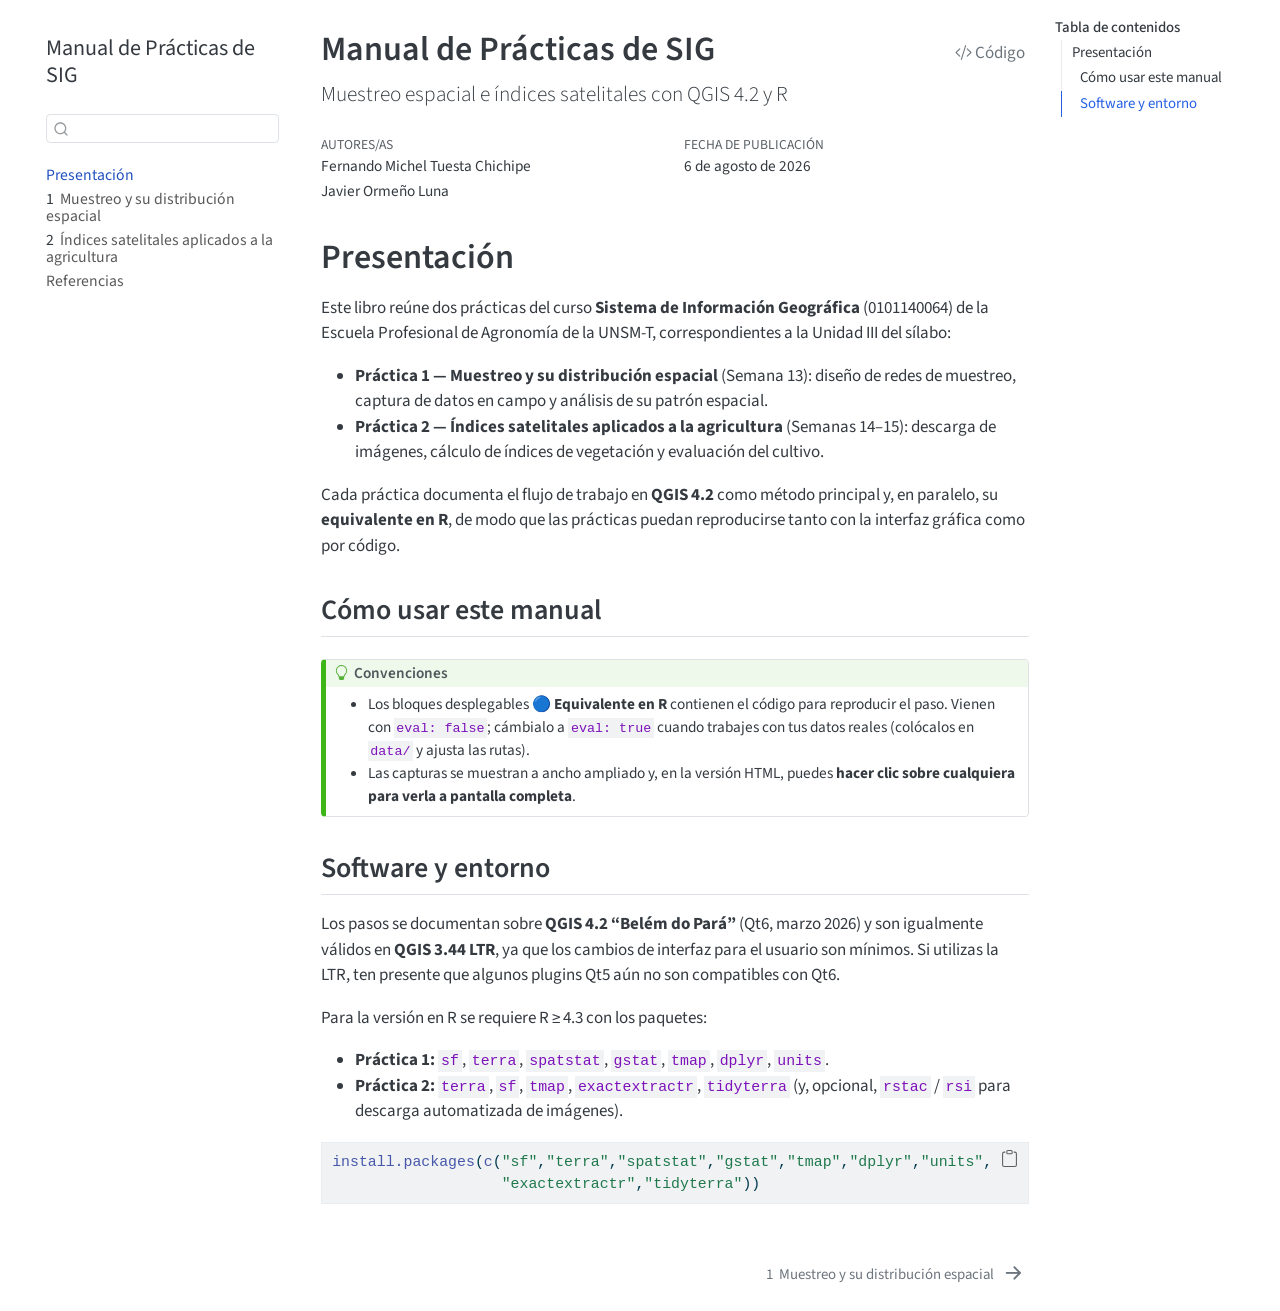
==== _output/index.html @ dfba3870 "Mi libro de QGIS" ====
<!DOCTYPE html>
<html xmlns="http://www.w3.org/1999/xhtml" lang="es" xml:lang="es"><head>

<meta charset="utf-8">
<meta name="generator" content="quarto-1.10.18">

<meta name="viewport" content="width=device-width, initial-scale=1.0, user-scalable=yes">

<meta name="author" content="Fernando Michel Tuesta Chichipe">
<meta name="author" content="Javier Ormeño Luna">

<title>Manual de Prácticas de SIG</title>
<style>
/* Default styles provided by pandoc.
** See https://pandoc.org/MANUAL.html#variables-for-html for config info.
*/
span.smallcaps{font-variant: small-caps;}
div.columns{display: flex; gap: 1.5em;}
div.column{flex: auto;}
@media screen {
div.columns{gap: min(4vw, 1.5em);}
div.column{overflow-x: auto;}
}
div.hanging-indent{margin-left: 1.5em; text-indent: -1.5em;}
ul.task-list{list-style: none;}
ul.task-list li input[type="checkbox"] {
  width: 0.8em;
  margin: 0 0.8em 0.2em -1em; /* quarto-specific, see https://github.com/quarto-dev/quarto-cli/issues/4556 */ 
  vertical-align: middle;
}
/* CSS for syntax highlighting */
html { -webkit-text-size-adjust: 100%; }
pre > code.sourceCode { white-space: pre; position: relative; }
pre > code.sourceCode > span { display: inline-block; line-height: 1.25; }
pre > code.sourceCode > span:empty { height: 1.2em; }
.sourceCode { overflow: visible; }
code.sourceCode > span { color: inherit; text-decoration: inherit; }
div.sourceCode { margin: 1em 0; }
pre.sourceCode { margin: 0; }
@media screen {
div.sourceCode { overflow: auto; }
}
@media print {
pre > code.sourceCode { white-space: pre-wrap; }
pre > code.sourceCode > span { text-indent: -5em; padding-left: 5em; }
}
pre.numberSource code
  { counter-reset: source-line 0; }
pre.numberSource code > span
  { position: relative; left: -4em; counter-increment: source-line; }
pre.numberSource code > span > a:first-child::before
  { content: counter(source-line);
    position: relative; left: -1em; text-align: right; vertical-align: baseline;
    border: none; display: inline-block;
    -webkit-touch-callout: none; -webkit-user-select: none;
    -khtml-user-select: none; -moz-user-select: none;
    -ms-user-select: none; user-select: none;
    padding: 0 4px; width: 4em;
  }
pre.numberSource { margin-left: 3em;  padding-left: 4px; }
div.sourceCode
  {   }
@media screen {
pre > code.sourceCode > span > a:first-child::before { text-decoration: underline; }
}
/* CSS for citations */
div.csl-bib-body { }
div.csl-entry {
  clear: both;
}
.hanging-indent div.csl-entry {
  margin-left:2em;
  text-indent:-2em;
}
div.csl-left-margin {
  min-width:2em;
  float:left;
}
div.csl-right-inline {
  margin-left:2em;
  padding-left:1em;
}
div.csl-indent {
  margin-left: 2em;
}</style>


<script src="site_libs/quarto-nav/quarto-nav.js"></script>
<script src="site_libs/quarto-nav/headroom.min.js"></script>
<script src="site_libs/clipboard/clipboard.min.js"></script>
<script src="site_libs/quarto-search/autocomplete.umd.js"></script>
<script src="site_libs/quarto-search/fuse.min.js"></script>
<script src="site_libs/quarto-search/quarto-search.js"></script>
<meta name="quarto:offset" content="./">
<link href="./manual1-muestreo-distribucion.html" rel="next">
<script src="site_libs/quarto-html/quarto.js" type="module"></script>
<script src="site_libs/quarto-html/tabsets/tabsets.js" type="module"></script>
<script src="site_libs/quarto-html/popper.min.js"></script>
<script src="site_libs/quarto-html/tippy.umd.min.js"></script>
<script src="site_libs/quarto-html/anchor.min.js"></script>
<link href="site_libs/quarto-html/tippy.css" rel="stylesheet">
<link href="site_libs/quarto-html/quarto-syntax-highlighting-64a204ab8560d761af7679ceaba22944.css" rel="stylesheet" id="quarto-text-highlighting-styles">
<script src="site_libs/bootstrap/bootstrap.min.js"></script>
<link href="site_libs/bootstrap/bootstrap-icons.css" rel="stylesheet">
<link href="site_libs/bootstrap/bootstrap-8c7a852521fe7561e119429241fca615.min.css" rel="stylesheet" append-hash="true" id="quarto-bootstrap" data-mode="light">
<script id="quarto-search-options" type="application/json">{
  "location": "sidebar",
  "copy-button": false,
  "collapse-after": 3,
  "panel-placement": "start",
  "type": "textbox",
  "limit": 50,
  "keyboard-shortcut": [
    "f",
    "/",
    "s"
  ],
  "show-item-context": false,
  "language": {
    "search-no-results-text": "No se han encontrado resultados",
    "search-matching-documents-text": "documentos encontrados",
    "search-copy-link-title": "Copiar el enlace en la búsqueda",
    "search-hide-matches-text": "Ocultar resultados adicionales",
    "search-more-match-text": "resultado adicional en este documento",
    "search-more-matches-text": "resultados adicionales en este documento",
    "search-clear-button-title": "Borrar",
    "search-text-placeholder": "",
    "search-detached-cancel-button-title": "Cancelar",
    "search-submit-button-title": "Enviar",
    "search-label": "Buscar"
  }
}</script>


</head>

<body class="nav-sidebar floating quarto-light">

<div id="quarto-search-results"></div>
  <header id="quarto-header" class="headroom fixed-top">
  <nav class="quarto-secondary-nav">
    <div class="container-fluid d-flex">
      <button type="button" class="quarto-btn-toggle btn" data-bs-toggle="collapse" role="button" data-bs-target=".quarto-sidebar-collapse-item" aria-controls="quarto-sidebar" aria-expanded="false" aria-label="Alternar barra lateral" onclick="if (window.quartoToggleHeadroom) { window.quartoToggleHeadroom(); }">
        <i class="bi bi-layout-text-sidebar-reverse"></i>
      </button>
        <nav class="quarto-page-breadcrumbs" aria-label="breadcrumb"><ol class="breadcrumb"><li class="breadcrumb-item"><a href="./index.html">Presentación</a></li></ol></nav>
        <a class="flex-grow-1" role="navigation" data-bs-toggle="collapse" data-bs-target=".quarto-sidebar-collapse-item" aria-controls="quarto-sidebar" aria-expanded="false" aria-label="Alternar barra lateral" onclick="if (window.quartoToggleHeadroom) { window.quartoToggleHeadroom(); }">      
        </a>
      <button type="button" class="btn quarto-search-button" aria-label="Buscar" onclick="window.quartoOpenSearch();">
        <i class="bi bi-search"></i>
      </button>
    </div>
  </nav>
</header>
<!-- content -->
<div id="quarto-content" class="quarto-container page-columns page-rows-contents page-layout-article">
<!-- sidebar -->
  <nav id="quarto-sidebar" class="sidebar collapse collapse-horizontal quarto-sidebar-collapse-item sidebar-navigation floating overflow-auto">
    <div class="pt-lg-2 mt-2 text-left sidebar-header">
    <div class="sidebar-title mb-0 py-0">
      <a href="./">Manual de Prácticas de SIG</a> 
    </div>
      </div>
        <div class="mt-2 flex-shrink-0 align-items-center">
        <div class="sidebar-search">
        <div id="quarto-search" class="" title="Buscar"></div>
        </div>
        </div>
    <div class="sidebar-menu-container"> 
    <ul class="list-unstyled mt-1">
        <li class="sidebar-item">
  <div class="sidebar-item-container"> 
  <a href="./index.html" class="sidebar-item-text sidebar-link active">
 <span class="menu-text">Presentación</span></a>
  </div>
</li>
        <li class="sidebar-item">
  <div class="sidebar-item-container"> 
  <a href="./manual1-muestreo-distribucion.html" class="sidebar-item-text sidebar-link">
 <span class="menu-text"><span class="chapter-number">1</span>&nbsp; <span class="chapter-title">Muestreo y su distribución espacial</span></span></a>
  </div>
</li>
        <li class="sidebar-item">
  <div class="sidebar-item-container"> 
  <a href="./manual2-indices-satelitales.html" class="sidebar-item-text sidebar-link">
 <span class="menu-text"><span class="chapter-number">2</span>&nbsp; <span class="chapter-title">Índices satelitales aplicados a la agricultura</span></span></a>
  </div>
</li>
        <li class="sidebar-item">
  <div class="sidebar-item-container"> 
  <a href="./references.html" class="sidebar-item-text sidebar-link">
 <span class="menu-text">Referencias</span></a>
  </div>
</li>
    </ul>
    </div>
</nav>
<div id="quarto-sidebar-glass" class="quarto-sidebar-collapse-item" data-bs-toggle="collapse" data-bs-target=".quarto-sidebar-collapse-item"></div>
<!-- margin-sidebar -->
    <div id="quarto-margin-sidebar" class="sidebar margin-sidebar">
        <nav id="TOC" role="doc-toc" class="toc-active">
    <h2 id="toc-title">Tabla de contenidos</h2>
   
  <ul>
  <li><a href="#presentación" id="toc-presentación" class="nav-link active" data-scroll-target="#presentación">Presentación</a>
  <ul class="collapse">
  <li><a href="#cómo-usar-este-manual" id="toc-cómo-usar-este-manual" class="nav-link" data-scroll-target="#cómo-usar-este-manual">Cómo usar este manual</a></li>
  <li><a href="#software-y-entorno" id="toc-software-y-entorno" class="nav-link" data-scroll-target="#software-y-entorno">Software y entorno</a></li>
  </ul></li>
  </ul>
</nav>
    </div>
<!-- main -->
<main class="content" id="quarto-document-content">

<header id="title-block-header" class="quarto-title-block default">
<div class="quarto-title">
<div class="quarto-title-block"><div><h1 class="title">Manual de Prácticas de SIG</h1><button type="button" class="btn code-tools-button" id="quarto-code-tools-source"><i class="bi"></i> Código</button></div></div>
<p class="subtitle lead">Muestreo espacial e índices satelitales con QGIS 4.2 y R</p>
</div>



<div class="quarto-title-meta">

    <div>
    <div class="quarto-title-meta-heading">Autores/as</div>
    <div class="quarto-title-meta-contents">
             <p>Fernando Michel Tuesta Chichipe </p>
             <p>Javier Ormeño Luna </p>
          </div>
  </div>
    
    <div>
    <div class="quarto-title-meta-heading">Fecha de publicación</div>
    <div class="quarto-title-meta-contents">
      <p class="date">6 de agosto de 2026</p>
    </div>
  </div>
  
    
  </div>
  


</header>


<section id="presentación" class="level1 unnumbered">
<h1 class="unnumbered">Presentación</h1>
<p>Este libro reúne dos prácticas del curso <strong>Sistema de Información Geográfica</strong> (0101140064) de la Escuela Profesional de Agronomía de la UNSM-T, correspondientes a la Unidad III del sílabo:</p>
<ul>
<li><strong>Práctica 1 — Muestreo y su distribución espacial</strong> (Semana 13): diseño de redes de muestreo, captura de datos en campo y análisis de su patrón espacial.</li>
<li><strong>Práctica 2 — Índices satelitales aplicados a la agricultura</strong> (Semanas 14–15): descarga de imágenes, cálculo de índices de vegetación y evaluación del cultivo.</li>
</ul>
<p>Cada práctica documenta el flujo de trabajo en <strong>QGIS 4.2</strong> como método principal y, en paralelo, su <strong>equivalente en R</strong>, de modo que las prácticas puedan reproducirse tanto con la interfaz gráfica como por código.</p>
<section id="cómo-usar-este-manual" class="level2 unnumbered">
<h2 class="unnumbered anchored" data-anchor-id="cómo-usar-este-manual">Cómo usar este manual</h2>
<div class="callout callout-style-default callout-tip callout-titled">
<div class="callout-header d-flex align-content-center">
<div class="callout-icon-container">
<i class="callout-icon"></i>
</div>
<div class="callout-title-container flex-fill">
<span class="screen-reader-only">Tip</span>Convenciones
</div>
</div>
<div class="callout-body-container callout-body">
<ul>
<li>Los bloques desplegables <strong>🔵 Equivalente en R</strong> contienen el código para reproducir el paso. Vienen con <code>eval: false</code>; cámbialo a <code>eval: true</code> cuando trabajes con tus datos reales (colócalos en <code>data/</code> y ajusta las rutas).</li>
<li>Las capturas se muestran a ancho ampliado y, en la versión HTML, puedes <strong>hacer clic sobre cualquiera para verla a pantalla completa</strong>.</li>
</ul>
</div>
</div>
</section>
<section id="software-y-entorno" class="level2 unnumbered">
<h2 class="unnumbered anchored" data-anchor-id="software-y-entorno">Software y entorno</h2>
<p>Los pasos se documentan sobre <strong>QGIS 4.2 “Belém do Pará”</strong> (Qt6, marzo 2026) y son igualmente válidos en <strong>QGIS 3.44 LTR</strong>, ya que los cambios de interfaz para el usuario son mínimos. Si utilizas la LTR, ten presente que algunos plugins Qt5 aún no son compatibles con Qt6.</p>
<p>Para la versión en R se requiere R ≥ 4.3 con los paquetes:</p>
<ul>
<li><strong>Práctica 1:</strong> <code>sf</code>, <code>terra</code>, <code>spatstat</code>, <code>gstat</code>, <code>tmap</code>, <code>dplyr</code>, <code>units</code>.</li>
<li><strong>Práctica 2:</strong> <code>terra</code>, <code>sf</code>, <code>tmap</code>, <code>exactextractr</code>, <code>tidyterra</code> (y, opcional, <code>rstac</code> / <code>rsi</code> para descarga automatizada de imágenes).</li>
</ul>
<div class="code-copy-outer-scaffold"><div class="sourceCode" id="cb1"><pre class="sourceCode r code-with-copy"><code class="sourceCode r"><span id="cb1-1"><a href="#cb1-1" aria-hidden="true" tabindex="-1"></a><span class="fu">install.packages</span>(<span class="fu">c</span>(<span class="st">"sf"</span>,<span class="st">"terra"</span>,<span class="st">"spatstat"</span>,<span class="st">"gstat"</span>,<span class="st">"tmap"</span>,<span class="st">"dplyr"</span>,<span class="st">"units"</span>,</span>
<span id="cb1-2"><a href="#cb1-2" aria-hidden="true" tabindex="-1"></a>                   <span class="st">"exactextractr"</span>,<span class="st">"tidyterra"</span>))</span></code></pre></div><button title="Copiar al portapapeles" class="code-copy-button"><i class="bi"></i></button></div>


<!-- -->

<div id="refs" class="references csl-bib-body hanging-indent" role="list" style="display: none">
<div id="ref-baddeley2005" class="csl-entry" role="listitem">
Baddeley, A., y R. Turner. 2005. <span>«spatstat: An R Package for Analyzing Spatial Point Patterns»</span>. <em>Journal of Statistical Software</em> 12 (6): 1-42.
</div>
<div id="ref-olaya2014" class="csl-entry" role="listitem">
Olaya, Víctor. 2014. <em>Sistemas de Información Geográfica</em>. Versión revisada.
</div>
<div id="ref-tuesta2020" class="csl-entry" role="listitem">
Tuesta, F. M., y J. Ormeño. 2020. <em>Manual Básico: Sistema de Información Geográfica con QGIS</em>. Módulo digital de sesiones prácticas. Escuela Profesional de Agronomía, Facultad de Ciencias Agrarias, UNSM-T.
</div>
</div>
</section>
</section>

</main> <!-- /main -->
<script id="quarto-html-after-body" type="application/javascript">
  window.document.addEventListener("DOMContentLoaded", function (event) {
    const icon = "";
    const anchorJS = new window.AnchorJS();
    anchorJS.options = {
      placement: 'right',
      icon: icon
    };
    anchorJS.add('.anchored');
    const isCodeAnnotation = (el) => {
      for (const clz of el.classList) {
        if (clz.startsWith('code-annotation-')) {                     
          return true;
        }
      }
      return false;
    }
    const onCopySuccess = function(e) {
      // button target
      const button = e.trigger;
      // don't keep focus
      button.blur();
      // flash "checked"
      button.classList.add('code-copy-button-checked');
      var currentTitle = button.getAttribute("title");
      button.setAttribute("title", "Copiado");
      let tooltip;
      if (window.bootstrap) {
        button.setAttribute("data-bs-toggle", "tooltip");
        button.setAttribute("data-bs-placement", "left");
        button.setAttribute("data-bs-title", "Copiado");
        tooltip = new bootstrap.Tooltip(button, 
          { trigger: "manual", 
            customClass: "code-copy-button-tooltip",
            offset: [0, -8]});
        tooltip.show();    
      }
      setTimeout(function() {
        if (tooltip) {
          tooltip.hide();
          button.removeAttribute("data-bs-title");
          button.removeAttribute("data-bs-toggle");
          button.removeAttribute("data-bs-placement");
        }
        button.setAttribute("title", currentTitle);
        button.classList.remove('code-copy-button-checked');
      }, 1000);
      // clear code selection
      e.clearSelection();
    }
    const getTextToCopy = function(trigger) {
      const outerScaffold = trigger.parentElement.cloneNode(true);
      const codeEl = outerScaffold.querySelector('code');
      for (const childEl of codeEl.children) {
        if (isCodeAnnotation(childEl)) {
          childEl.remove();
        }
      }
      return codeEl.innerText;
    }
    const clipboard = new window.ClipboardJS('.code-copy-button:not([data-in-quarto-modal])', {
      text: getTextToCopy
    });
    clipboard.on('success', onCopySuccess);
    if (window.document.getElementById('quarto-embedded-source-code-modal')) {
      const clipboardModal = new window.ClipboardJS('.code-copy-button[data-in-quarto-modal]', {
        text: getTextToCopy,
        container: window.document.getElementById('quarto-embedded-source-code-modal')
      });
      clipboardModal.on('success', onCopySuccess);
    }
    const viewSource = window.document.getElementById('quarto-view-source') ||
                       window.document.getElementById('quarto-code-tools-source');
    if (viewSource) {
      const sourceUrl = viewSource.getAttribute("data-quarto-source-url");
      viewSource.addEventListener("click", function(e) {
        if (sourceUrl) {
          // rstudio viewer pane
          if (/\bcapabilities=\b/.test(window.location)) {
            window.open(sourceUrl);
          } else {
            window.location.href = sourceUrl;
          }
        } else {
          const modal = new bootstrap.Modal(document.getElementById('quarto-embedded-source-code-modal'));
          modal.show();
        }
        return false;
      });
    }
    function toggleCodeHandler(show) {
      return function(e) {
        const cellDetails = window.document.querySelectorAll(".cell details.code-fold");
        for (let i=0; i<cellDetails.length; i++) {
          const details = cellDetails[i];
          if (show) {
            details.open = true;
          } else {
            details.removeAttribute("open");
          }
        }
        const cellCodeDivs = window.document.querySelectorAll(".cell div.sourceCode.cell-code");
        const fromCls = show ? "hidden" : "unhidden";
        const toCls = show ? "unhidden" : "hidden";
        for (let i=0; i<cellCodeDivs.length; i++) {
          const codeDiv = cellCodeDivs[i];
          if (codeDiv.classList.contains(fromCls)) {
            codeDiv.classList.remove(fromCls);
            codeDiv.classList.add(toCls);
          } 
        }
        return false;
      }
    }
    const hideAllCode = window.document.getElementById("quarto-hide-all-code");
    if (hideAllCode) {
      hideAllCode.addEventListener("click", toggleCodeHandler(false));
    }
    const showAllCode = window.document.getElementById("quarto-show-all-code");
    if (showAllCode) {
      showAllCode.addEventListener("click", toggleCodeHandler(true));
    }
      var localhostRegex = new RegExp(/^(?:http|https):\/\/localhost\:?[0-9]*\//);
      var mailtoRegex = new RegExp(/^mailto:/);
        var filterRegex = new RegExp('/' + window.location.host + '/');
      var isInternal = (href) => {
          return filterRegex.test(href) || localhostRegex.test(href) || mailtoRegex.test(href);
      }
      // Inspect non-navigation links and adorn them if external
     var links = window.document.querySelectorAll('a[href]:not(.nav-link):not(.navbar-brand):not(.toc-action):not(.sidebar-link):not(.sidebar-item-toggle):not(.pagination-link):not(.no-external):not([aria-hidden]):not(.dropdown-item):not(.quarto-navigation-tool):not(.about-link)');
      for (var i=0; i<links.length; i++) {
        const link = links[i];
        if (!isInternal(link.href)) {
          // undo the damage that might have been done by quarto-nav.js in the case of
          // links that we want to consider external
          if (link.dataset.originalHref !== undefined) {
            link.href = link.dataset.originalHref;
          }
        }
      }
    function tippyHover(el, contentFn, onTriggerFn, onUntriggerFn) {
      const config = {
        allowHTML: true,
        maxWidth: 500,
        delay: 100,
        arrow: false,
        appendTo: function(el) {
            return el.parentElement;
        },
        interactive: true,
        interactiveBorder: 10,
        theme: 'quarto',
        placement: 'bottom-start',
      };
      if (contentFn) {
        config.content = contentFn;
      }
      if (onTriggerFn) {
        config.onTrigger = onTriggerFn;
      }
      if (onUntriggerFn) {
        config.onUntrigger = onUntriggerFn;
      }
      window.tippy(el, config); 
    }
    const noterefs = window.document.querySelectorAll('a[role="doc-noteref"]');
    for (var i=0; i<noterefs.length; i++) {
      const ref = noterefs[i];
      tippyHover(ref, function() {
        // use id or data attribute instead here
        let href = ref.getAttribute('data-footnote-href') || ref.getAttribute('href');
        try { href = new URL(href).hash; } catch {}
        const id = href.replace(/^#\/?/, "");
        const note = window.document.getElementById(id);
        if (note) {
          return note.innerHTML;
        } else {
          return "";
        }
      });
    }
    const xrefs = window.document.querySelectorAll('a.quarto-xref');
    const processXRef = (id, note) => {
      // Strip column container classes
      const stripColumnClz = (el) => {
        el.classList.remove("page-full", "page-columns");
        if (el.children) {
          for (const child of el.children) {
            stripColumnClz(child);
          }
        }
      }
      stripColumnClz(note)
      if (id === null || id.startsWith('sec-')) {
        // Special case sections, only their first couple elements
        const container = document.createElement("div");
        if (note.children && note.children.length > 2) {
          container.appendChild(note.children[0].cloneNode(true));
          for (let i = 1; i < note.children.length; i++) {
            const child = note.children[i];
            if (child.tagName === "P" && child.innerText === "") {
              continue;
            } else {
              container.appendChild(child.cloneNode(true));
              break;
            }
          }
          if (window.Quarto?.typesetMath) {
            window.Quarto.typesetMath(container);
          }
          return container.innerHTML
        } else {
          if (window.Quarto?.typesetMath) {
            window.Quarto.typesetMath(note);
          }
          return note.innerHTML;
        }
      } else {
        // Remove any anchor links if they are present
        const anchorLink = note.querySelector('a.anchorjs-link');
        if (anchorLink) {
          anchorLink.remove();
        }
        if (window.Quarto?.typesetMath) {
          window.Quarto.typesetMath(note);
        }
        if (note.classList.contains("callout")) {
          return note.outerHTML;
        } else {
          return note.innerHTML;
        }
      }
    }
    for (var i=0; i<xrefs.length; i++) {
      const xref = xrefs[i];
      tippyHover(xref, undefined, function(instance) {
        instance.disable();
        let url = xref.getAttribute('href');
        let hash = undefined; 
        if (url.startsWith('#')) {
          hash = url;
        } else {
          try { hash = new URL(url).hash; } catch {}
        }
        if (hash) {
          const id = hash.replace(/^#\/?/, "");
          const note = window.document.getElementById(id);
          if (note !== null) {
            try {
              const html = processXRef(id, note.cloneNode(true));
              instance.setContent(html);
            } finally {
              instance.enable();
              instance.show();
            }
          } else {
            // See if we can fetch this
            fetch(url.split('#')[0])
            .then(res => res.text())
            .then(html => {
              const parser = new DOMParser();
              const htmlDoc = parser.parseFromString(html, "text/html");
              const note = htmlDoc.getElementById(id);
              if (note !== null) {
                const html = processXRef(id, note);
                instance.setContent(html);
              } 
            }).finally(() => {
              instance.enable();
              instance.show();
            });
          }
        } else {
          // See if we can fetch a full url (with no hash to target)
          // This is a special case and we should probably do some content thinning / targeting
          fetch(url)
          .then(res => res.text())
          .then(html => {
            const parser = new DOMParser();
            const htmlDoc = parser.parseFromString(html, "text/html");
            const note = htmlDoc.querySelector('main.content');
            if (note !== null) {
              // This should only happen for chapter cross references
              // (since there is no id in the URL)
              // remove the first header
              if (note.children.length > 0 && note.children[0].tagName === "HEADER") {
                note.children[0].remove();
              }
              const html = processXRef(null, note);
              instance.setContent(html);
            } 
          }).finally(() => {
            instance.enable();
            instance.show();
          });
        }
      }, function(instance) {
      });
    }
        let selectedAnnoteEl;
        const selectorForAnnotation = ( cell, annotation) => {
          let cellAttr = 'data-code-cell="' + cell + '"';
          let lineAttr = 'data-code-annotation="' +  annotation + '"';
          const selector = 'span[' + cellAttr + '][' + lineAttr + ']';
          return selector;
        }
        const selectCodeLines = (annoteEl) => {
          const doc = window.document;
          const targetCell = annoteEl.getAttribute("data-target-cell");
          const targetAnnotation = annoteEl.getAttribute("data-target-annotation");
          const annoteSpan = window.document.querySelector(selectorForAnnotation(targetCell, targetAnnotation));
          const lines = annoteSpan.getAttribute("data-code-lines").split(",");
          const lineIds = lines.map((line) => {
            return targetCell + "-" + line;
          })
          let top = null;
          let height = null;
          let parent = null;
          if (lineIds.length > 0) {
              //compute the position of the single el (top and bottom and make a div)
              const el = window.document.getElementById(lineIds[0]);
              top = el.offsetTop;
              height = el.offsetHeight;
              parent = el.parentElement.parentElement;
            if (lineIds.length > 1) {
              const lastEl = window.document.getElementById(lineIds[lineIds.length - 1]);
              const bottom = lastEl.offsetTop + lastEl.offsetHeight;
              height = bottom - top;
            }
            if (top !== null && height !== null && parent !== null) {
              // cook up a div (if necessary) and position it 
              let div = window.document.getElementById("code-annotation-line-highlight");
              if (div === null) {
                div = window.document.createElement("div");
                div.setAttribute("id", "code-annotation-line-highlight");
                div.style.position = 'absolute';
                parent.appendChild(div);
              }
              div.style.top = top - 2 + "px";
              div.style.height = height + 4 + "px";
              div.style.left = 0;
              let gutterDiv = window.document.getElementById("code-annotation-line-highlight-gutter");
              if (gutterDiv === null) {
                gutterDiv = window.document.createElement("div");
                gutterDiv.setAttribute("id", "code-annotation-line-highlight-gutter");
                gutterDiv.style.position = 'absolute';
                const codeCell = window.document.getElementById(targetCell);
                const gutter = codeCell.querySelector('.code-annotation-gutter');
                gutter.appendChild(gutterDiv);
              }
              gutterDiv.style.top = top - 2 + "px";
              gutterDiv.style.height = height + 4 + "px";
            }
            selectedAnnoteEl = annoteEl;
          }
        };
        const unselectCodeLines = () => {
          const elementsIds = ["code-annotation-line-highlight", "code-annotation-line-highlight-gutter"];
          elementsIds.forEach((elId) => {
            const div = window.document.getElementById(elId);
            if (div) {
              div.remove();
            }
          });
          selectedAnnoteEl = undefined;
        };
          // Handle positioning of the toggle
      window.addEventListener(
        "resize",
        throttle(() => {
          elRect = undefined;
          if (selectedAnnoteEl) {
            selectCodeLines(selectedAnnoteEl);
          }
        }, 10)
      );
      function throttle(fn, ms) {
      let throttle = false;
      let timer;
        return (...args) => {
          if(!throttle) { // first call gets through
              fn.apply(this, args);
              throttle = true;
          } else { // all the others get throttled
              if(timer) clearTimeout(timer); // cancel #2
              timer = setTimeout(() => {
                fn.apply(this, args);
                timer = throttle = false;
              }, ms);
          }
        };
      }
        // Attach click handler to the DT
        const annoteDls = window.document.querySelectorAll('dt[data-target-cell]');
        for (const annoteDlNode of annoteDls) {
          annoteDlNode.addEventListener('click', (event) => {
            const clickedEl = event.target;
            if (clickedEl !== selectedAnnoteEl) {
              unselectCodeLines();
              const activeEl = window.document.querySelector('dt[data-target-cell].code-annotation-active');
              if (activeEl) {
                activeEl.classList.remove('code-annotation-active');
              }
              selectCodeLines(clickedEl);
              clickedEl.classList.add('code-annotation-active');
            } else {
              // Unselect the line
              unselectCodeLines();
              clickedEl.classList.remove('code-annotation-active');
            }
          });
        }
    const findCites = (el) => {
      const parentEl = el.parentElement;
      if (parentEl) {
        const cites = parentEl.dataset.cites;
        if (cites) {
          return {
            el,
            cites: cites.split(' ')
          };
        } else {
          return findCites(el.parentElement)
        }
      } else {
        return undefined;
      }
    };
    var bibliorefs = window.document.querySelectorAll('a[role="doc-biblioref"]');
    for (var i=0; i<bibliorefs.length; i++) {
      const ref = bibliorefs[i];
      const citeInfo = findCites(ref);
      if (citeInfo) {
        tippyHover(citeInfo.el, function() {
          var popup = window.document.createElement('div');
          citeInfo.cites.forEach(function(cite) {
            var citeDiv = window.document.createElement('div');
            citeDiv.classList.add('hanging-indent');
            citeDiv.classList.add('csl-entry');
            var biblioDiv = window.document.getElementById('ref-' + cite);
            if (biblioDiv) {
              citeDiv.innerHTML = biblioDiv.innerHTML;
            }
            popup.appendChild(citeDiv);
          });
          return popup.innerHTML;
        });
      }
    }
  });
  </script>
<nav class="page-navigation">
  <div class="nav-page nav-page-previous">
  </div>
  <div class="nav-page nav-page-next">
      <a href="./manual1-muestreo-distribucion.html" class="pagination-link" aria-label="Muestreo y su distribución espacial">
        <span class="nav-page-text"><span class="chapter-number">1</span>&nbsp; <span class="chapter-title">Muestreo y su distribución espacial</span></span> <i class="bi bi-arrow-right-short"></i>
      </a>
  </div>
</nav><div class="modal fade" id="quarto-embedded-source-code-modal" tabindex="-1" aria-labelledby="quarto-embedded-source-code-modal-label" aria-hidden="true"><div class="modal-dialog modal-dialog-scrollable"><div class="modal-content"><div class="modal-header"><h5 class="modal-title" id="quarto-embedded-source-code-modal-label">Ejecutar el código</h5><button class="btn-close" data-bs-dismiss="modal"></button></div><div class="modal-body"><div class="">
<div class="code-copy-outer-scaffold"><div class="sourceCode" id="cb2" data-shortcodes="false"><pre class="sourceCode markdown code-with-copy"><code class="sourceCode markdown"><span id="cb2-1"><a href="#cb2-1" aria-hidden="true" tabindex="-1"></a><span class="fu"># Presentación {.unnumbered}</span></span>
<span id="cb2-2"><a href="#cb2-2" aria-hidden="true" tabindex="-1"></a></span>
<span id="cb2-3"><a href="#cb2-3" aria-hidden="true" tabindex="-1"></a>Este libro reúne dos prácticas del curso **Sistema de Información Geográfica**</span>
<span id="cb2-4"><a href="#cb2-4" aria-hidden="true" tabindex="-1"></a>(0101140064) de la Escuela Profesional de Agronomía de la UNSM-T, correspondientes</span>
<span id="cb2-5"><a href="#cb2-5" aria-hidden="true" tabindex="-1"></a>a la Unidad III del sílabo:</span>
<span id="cb2-6"><a href="#cb2-6" aria-hidden="true" tabindex="-1"></a></span>
<span id="cb2-7"><a href="#cb2-7" aria-hidden="true" tabindex="-1"></a><span class="ss">- </span>**Práctica 1 — Muestreo y su distribución espacial** (Semana 13): diseño de redes</span>
<span id="cb2-8"><a href="#cb2-8" aria-hidden="true" tabindex="-1"></a>  de muestreo, captura de datos en campo y análisis de su patrón espacial.</span>
<span id="cb2-9"><a href="#cb2-9" aria-hidden="true" tabindex="-1"></a><span class="ss">- </span>**Práctica 2 — Índices satelitales aplicados a la agricultura** (Semanas 14–15):</span>
<span id="cb2-10"><a href="#cb2-10" aria-hidden="true" tabindex="-1"></a>  descarga de imágenes, cálculo de índices de vegetación y evaluación del cultivo.</span>
<span id="cb2-11"><a href="#cb2-11" aria-hidden="true" tabindex="-1"></a></span>
<span id="cb2-12"><a href="#cb2-12" aria-hidden="true" tabindex="-1"></a>Cada práctica documenta el flujo de trabajo en **QGIS 4.2** como método principal y,</span>
<span id="cb2-13"><a href="#cb2-13" aria-hidden="true" tabindex="-1"></a>en paralelo, su **equivalente en R**, de modo que las prácticas puedan reproducirse</span>
<span id="cb2-14"><a href="#cb2-14" aria-hidden="true" tabindex="-1"></a>tanto con la interfaz gráfica como por código.</span>
<span id="cb2-15"><a href="#cb2-15" aria-hidden="true" tabindex="-1"></a></span>
<span id="cb2-16"><a href="#cb2-16" aria-hidden="true" tabindex="-1"></a><span class="fu">## Cómo usar este manual {.unnumbered}</span></span>
<span id="cb2-17"><a href="#cb2-17" aria-hidden="true" tabindex="-1"></a></span>
<span id="cb2-18"><a href="#cb2-18" aria-hidden="true" tabindex="-1"></a>::: {.callout-tip}</span>
<span id="cb2-19"><a href="#cb2-19" aria-hidden="true" tabindex="-1"></a><span class="fu">## Convenciones</span></span>
<span id="cb2-20"><a href="#cb2-20" aria-hidden="true" tabindex="-1"></a><span class="ss">- </span>Los bloques desplegables **🔵 Equivalente en R** contienen el código para</span>
<span id="cb2-21"><a href="#cb2-21" aria-hidden="true" tabindex="-1"></a>  reproducir el paso. Vienen con <span class="in">`eval: false`</span>; cámbialo a <span class="in">`eval: true`</span> cuando</span>
<span id="cb2-22"><a href="#cb2-22" aria-hidden="true" tabindex="-1"></a>  trabajes con tus datos reales (colócalos en <span class="in">`data/`</span> y ajusta las rutas).</span>
<span id="cb2-23"><a href="#cb2-23" aria-hidden="true" tabindex="-1"></a><span class="ss">- </span>Las capturas se muestran a ancho ampliado y, en la versión HTML, puedes</span>
<span id="cb2-24"><a href="#cb2-24" aria-hidden="true" tabindex="-1"></a>  **hacer clic sobre cualquiera para verla a pantalla completa**.</span>
<span id="cb2-25"><a href="#cb2-25" aria-hidden="true" tabindex="-1"></a>:::</span>
<span id="cb2-26"><a href="#cb2-26" aria-hidden="true" tabindex="-1"></a></span>
<span id="cb2-27"><a href="#cb2-27" aria-hidden="true" tabindex="-1"></a><span class="fu">## Software y entorno {.unnumbered}</span></span>
<span id="cb2-28"><a href="#cb2-28" aria-hidden="true" tabindex="-1"></a></span>
<span id="cb2-29"><a href="#cb2-29" aria-hidden="true" tabindex="-1"></a>Los pasos se documentan sobre **QGIS 4.2 "Belém do Pará"** (Qt6, marzo 2026) y son</span>
<span id="cb2-30"><a href="#cb2-30" aria-hidden="true" tabindex="-1"></a>igualmente válidos en **QGIS 3.44 LTR**, ya que los cambios de interfaz para el</span>
<span id="cb2-31"><a href="#cb2-31" aria-hidden="true" tabindex="-1"></a>usuario son mínimos. Si utilizas la LTR, ten presente que algunos plugins Qt5 aún</span>
<span id="cb2-32"><a href="#cb2-32" aria-hidden="true" tabindex="-1"></a>no son compatibles con Qt6.</span>
<span id="cb2-33"><a href="#cb2-33" aria-hidden="true" tabindex="-1"></a></span>
<span id="cb2-34"><a href="#cb2-34" aria-hidden="true" tabindex="-1"></a>Para la versión en R se requiere R ≥ 4.3 con los paquetes:</span>
<span id="cb2-35"><a href="#cb2-35" aria-hidden="true" tabindex="-1"></a></span>
<span id="cb2-36"><a href="#cb2-36" aria-hidden="true" tabindex="-1"></a><span class="ss">- </span>**Práctica 1:** <span class="in">`sf`</span>, <span class="in">`terra`</span>, <span class="in">`spatstat`</span>, <span class="in">`gstat`</span>, <span class="in">`tmap`</span>, <span class="in">`dplyr`</span>, <span class="in">`units`</span>.</span>
<span id="cb2-37"><a href="#cb2-37" aria-hidden="true" tabindex="-1"></a><span class="ss">- </span>**Práctica 2:** <span class="in">`terra`</span>, <span class="in">`sf`</span>, <span class="in">`tmap`</span>, <span class="in">`exactextractr`</span>, <span class="in">`tidyterra`</span> (y, opcional,</span>
<span id="cb2-38"><a href="#cb2-38" aria-hidden="true" tabindex="-1"></a>  <span class="in">`rstac`</span> / <span class="in">`rsi`</span> para descarga automatizada de imágenes).</span>
<span id="cb2-39"><a href="#cb2-39" aria-hidden="true" tabindex="-1"></a></span>
<span id="cb2-40"><a href="#cb2-40" aria-hidden="true" tabindex="-1"></a><span class="in">```r</span></span>
<span id="cb2-41"><a href="#cb2-41" aria-hidden="true" tabindex="-1"></a><span class="fu">install.packages</span>(<span class="fu">c</span>(<span class="st">"sf"</span>,<span class="st">"terra"</span>,<span class="st">"spatstat"</span>,<span class="st">"gstat"</span>,<span class="st">"tmap"</span>,<span class="st">"dplyr"</span>,<span class="st">"units"</span>,</span>
<span id="cb2-42"><a href="#cb2-42" aria-hidden="true" tabindex="-1"></a>                   <span class="st">"exactextractr"</span>,<span class="st">"tidyterra"</span>))</span>
<span id="cb2-43"><a href="#cb2-43" aria-hidden="true" tabindex="-1"></a><span class="in">```</span></span></code></pre></div><button title="Copiar al portapapeles" class="code-copy-button" data-in-quarto-modal=""><i class="bi"></i></button></div>
</div></div></div></div></div>
</div> <!-- /content -->




</body></html>
---- _output/site_libs/quarto-html/tippy.css ----
.tippy-box[data-animation=fade][data-state=hidden]{opacity:0}[data-tippy-root]{max-width:calc(100vw - 10px)}.tippy-box{position:relative;background-color:#333;color:#fff;border-radius:4px;font-size:14px;line-height:1.4;white-space:normal;outline:0;transition-property:transform,visibility,opacity}.tippy-box[data-placement^=top]>.tippy-arrow{bottom:0}.tippy-box[data-placement^=top]>.tippy-arrow:before{bottom:-7px;left:0;border-width:8px 8px 0;border-top-color:initial;transform-origin:center top}.tippy-box[data-placement^=bottom]>.tippy-arrow{top:0}.tippy-box[data-placement^=bottom]>.tippy-arrow:before{top:-7px;left:0;border-width:0 8px 8px;border-bottom-color:initial;transform-origin:center bottom}.tippy-box[data-placement^=left]>.tippy-arrow{right:0}.tippy-box[data-placement^=left]>.tippy-arrow:before{border-width:8px 0 8px 8px;border-left-color:initial;right:-7px;transform-origin:center left}.tippy-box[data-placement^=right]>.tippy-arrow{left:0}.tippy-box[data-placement^=right]>.tippy-arrow:before{left:-7px;border-width:8px 8px 8px 0;border-right-color:initial;transform-origin:center right}.tippy-box[data-inertia][data-state=visible]{transition-timing-function:cubic-bezier(.54,1.5,.38,1.11)}.tippy-arrow{width:16px;height:16px;color:#333}.tippy-arrow:before{content:"";position:absolute;border-color:transparent;border-style:solid}.tippy-content{position:relative;padding:5px 9px;z-index:1}
---- _output/site_libs/quarto-html/quarto-syntax-highlighting-64a204ab8560d761af7679ceaba22944.css ----
/* quarto syntax highlight colors */
:root {
  --quarto-hl-ot-color: #003B4F;
  --quarto-hl-at-color: #657422;
  --quarto-hl-ss-color: #20794D;
  --quarto-hl-an-color: #5E5E5E;
  --quarto-hl-fu-color: #4758AB;
  --quarto-hl-st-color: #20794D;
  --quarto-hl-cf-color: #003B4F;
  --quarto-hl-op-color: #5E5E5E;
  --quarto-hl-er-color: #AD0000;
  --quarto-hl-bn-color: #AD0000;
  --quarto-hl-al-color: #AD0000;
  --quarto-hl-va-color: #111111;
  --quarto-hl-bu-color: inherit;
  --quarto-hl-ex-color: inherit;
  --quarto-hl-pp-color: #AD0000;
  --quarto-hl-in-color: #5E5E5E;
  --quarto-hl-vs-color: #20794D;
  --quarto-hl-wa-color: #5E5E5E;
  --quarto-hl-do-color: #5E5E5E;
  --quarto-hl-im-color: #00769E;
  --quarto-hl-ch-color: #20794D;
  --quarto-hl-dt-color: #AD0000;
  --quarto-hl-fl-color: #AD0000;
  --quarto-hl-co-color: #5E5E5E;
  --quarto-hl-cv-color: #5E5E5E;
  --quarto-hl-cn-color: #8f5902;
  --quarto-hl-sc-color: #5E5E5E;
  --quarto-hl-dv-color: #AD0000;
  --quarto-hl-kw-color: #003B4F;
}

/* other quarto variables */
:root {
  --quarto-font-monospace: SFMono-Regular, Menlo, Monaco, Consolas, "Liberation Mono", "Courier New", monospace;
}

/* syntax highlight based on Pandoc's rules */
pre > code.sourceCode > span {
  color: #003B4F;
}

code.sourceCode > span {
  color: #003B4F;
}

div.sourceCode,
div.sourceCode pre.sourceCode {
  color: #003B4F;
}

/* Normal */
code span {
  color: #003B4F;
}

/* Alert */
code span.al {
  color: #AD0000;
  font-style: inherit;
}

/* Annotation */
code span.an {
  color: #5E5E5E;
  font-style: inherit;
}

/* Attribute */
code span.at {
  color: #657422;
  font-style: inherit;
}

/* BaseN */
code span.bn {
  color: #AD0000;
  font-style: inherit;
}

/* BuiltIn */
code span.bu {
  font-style: inherit;
}

/* ControlFlow */
code span.cf {
  color: #003B4F;
  font-weight: bold;
  font-style: inherit;
}

/* Char */
code span.ch {
  color: #20794D;
  font-style: inherit;
}

/* Constant */
code span.cn {
  color: #8f5902;
  font-style: inherit;
}

/* Comment */
code span.co {
  color: #5E5E5E;
  font-style: inherit;
}

/* CommentVar */
code span.cv {
  color: #5E5E5E;
  font-style: italic;
}

/* Documentation */
code span.do {
  color: #5E5E5E;
  font-style: italic;
}

/* DataType */
code span.dt {
  color: #AD0000;
  font-style: inherit;
}

/* DecVal */
code span.dv {
  color: #AD0000;
  font-style: inherit;
}

/* Error */
code span.er {
  color: #AD0000;
  font-style: inherit;
}

/* Extension */
code span.ex {
  font-style: inherit;
}

/* Float */
code span.fl {
  color: #AD0000;
  font-style: inherit;
}

/* Function */
code span.fu {
  color: #4758AB;
  font-style: inherit;
}

/* Import */
code span.im {
  color: #00769E;
  font-style: inherit;
}

/* Information */
code span.in {
  color: #5E5E5E;
  font-style: inherit;
}

/* Keyword */
code span.kw {
  color: #003B4F;
  font-weight: bold;
  font-style: inherit;
}

/* Operator */
code span.op {
  color: #5E5E5E;
  font-style: inherit;
}

/* Other */
code span.ot {
  color: #003B4F;
  font-style: inherit;
}

/* Preprocessor */
code span.pp {
  color: #AD0000;
  font-style: inherit;
}

/* SpecialChar */
code span.sc {
  color: #5E5E5E;
  font-style: inherit;
}

/* SpecialString */
code span.ss {
  color: #20794D;
  font-style: inherit;
}

/* String */
code span.st {
  color: #20794D;
  font-style: inherit;
}

/* Variable */
code span.va {
  color: #111111;
  font-style: inherit;
}

/* VerbatimString */
code span.vs {
  color: #20794D;
  font-style: inherit;
}

/* Warning */
code span.wa {
  color: #5E5E5E;
  font-style: italic;
}

.prevent-inlining {
  content: "</";
}

/*# sourceMappingURL=9d8d5bb603a83b8298b89080a598c93b.css.map */
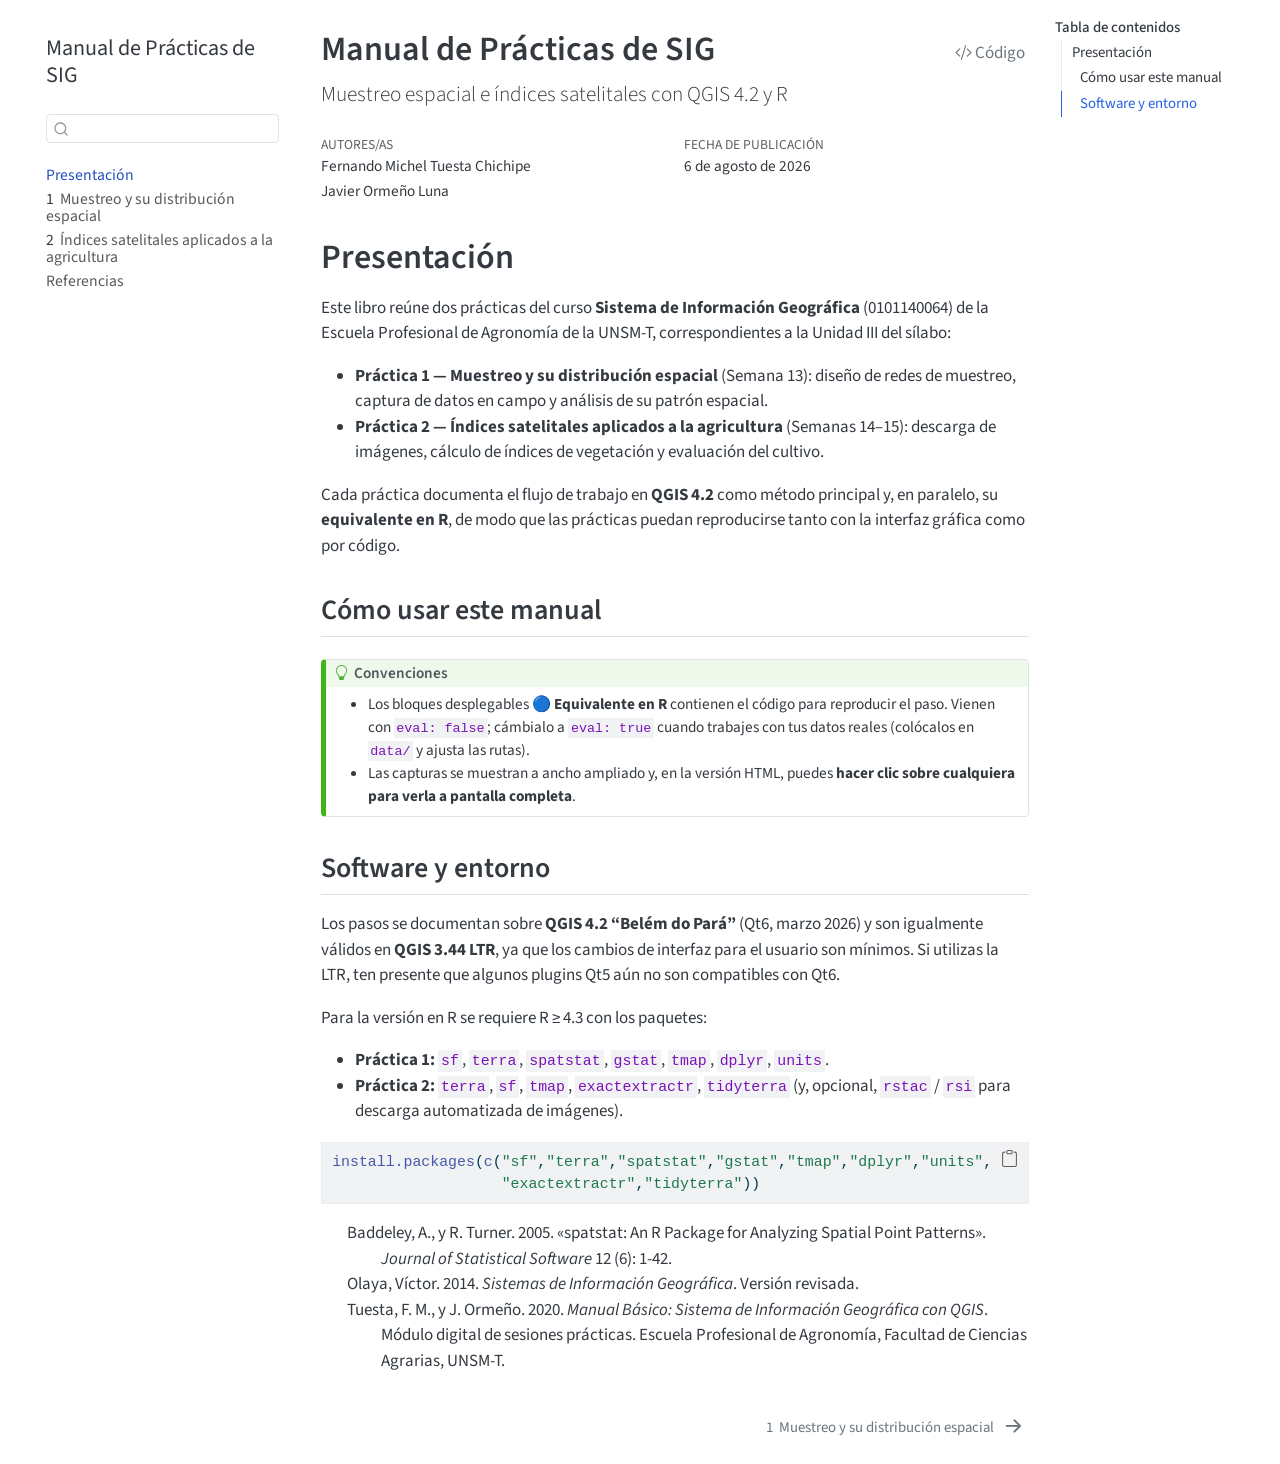
==== commit 19819c4b: "Publicacion de pages" ====
--- a/_output/index.html
+++ b/_output/index.html
@@ -287,7 +287,7 @@
 
 <!-- -->
 
-<div id="refs" class="references csl-bib-body hanging-indent" role="list" style="display: none">
+<div id="refs" class="references csl-bib-body hanging-indent" role="list">
 <div id="ref-baddeley2005" class="csl-entry" role="listitem">
 Baddeley, A., y R. Turner. 2005. <span>«spatstat: An R Package for Analyzing Spatial Point Patterns»</span>. <em>Journal of Statistical Software</em> 12 (6): 1-42.
 </div>
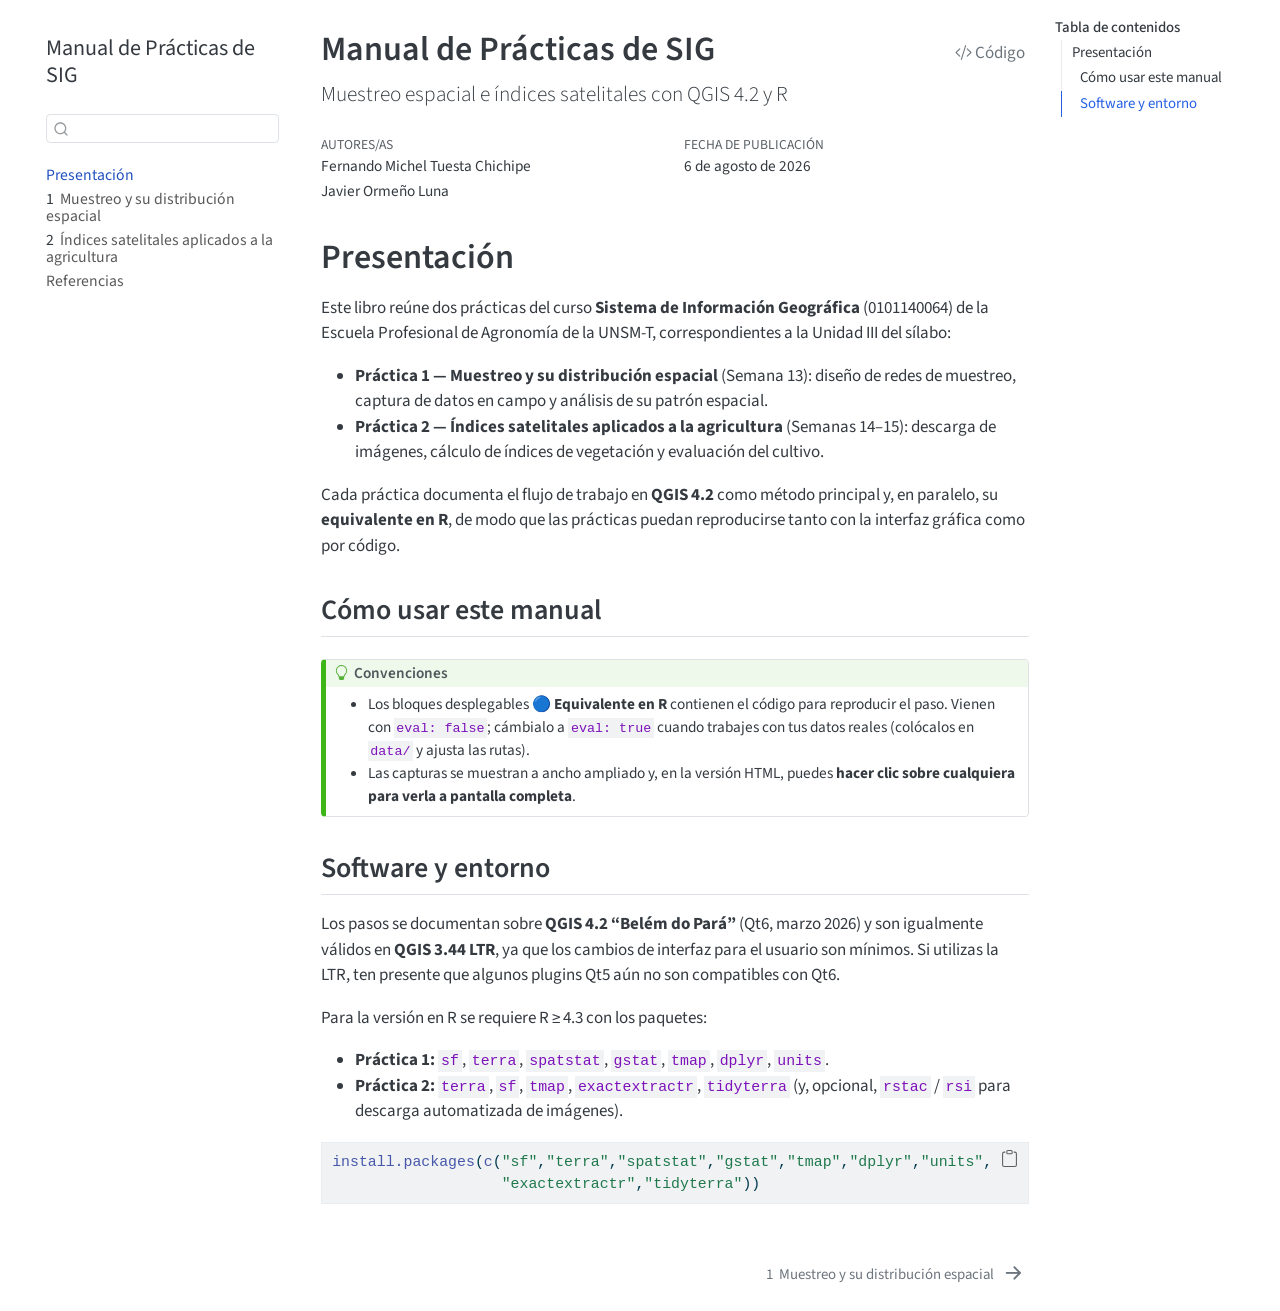
==== commit 6601154f: "Nuevos cambios" ====
--- a/_output/index.html
+++ b/_output/index.html
@@ -287,7 +287,7 @@
 
 <!-- -->
 
-<div id="refs" class="references csl-bib-body hanging-indent" role="list">
+<div id="refs" class="references csl-bib-body hanging-indent" role="list" style="display: none">
 <div id="ref-baddeley2005" class="csl-entry" role="listitem">
 Baddeley, A., y R. Turner. 2005. <span>«spatstat: An R Package for Analyzing Spatial Point Patterns»</span>. <em>Journal of Statistical Software</em> 12 (6): 1-42.
 </div>
